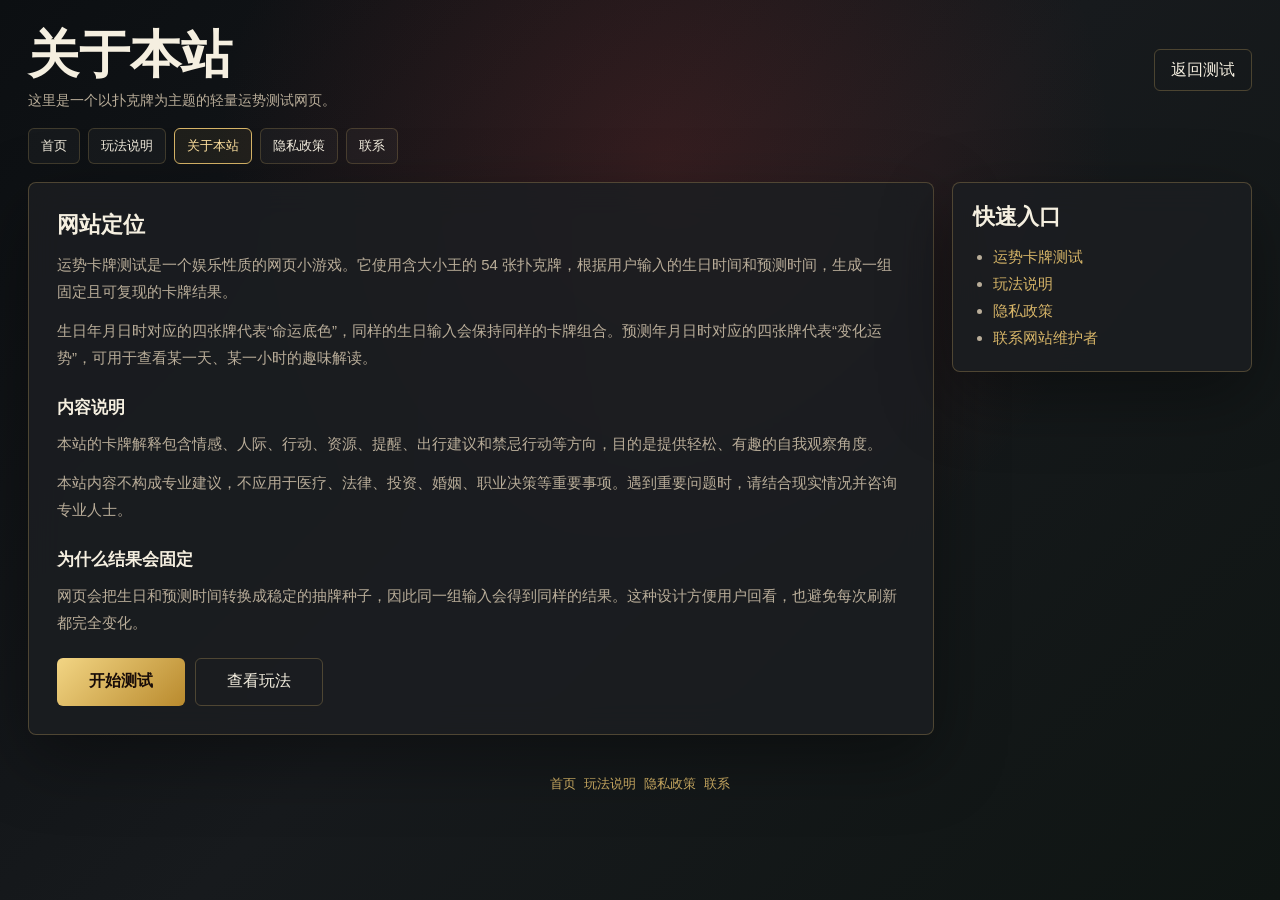
==== about.html @ 1c84fae2 "Add files via upload" ====
<!doctype html>
<html lang="zh-CN">
  <head>
    <meta charset="UTF-8" />
    <meta name="viewport" content="width=device-width, initial-scale=1.0" />
    <title>关于本站 - 运势卡牌测试</title>
    <meta
      name="description"
      content="了解运势卡牌测试网站的用途、内容定位和娱乐性质说明。"
    />
    <link rel="stylesheet" href="./styles.css" />
  </head>
  <body>
    <main class="app-shell">
      <header class="topbar">
        <div>
          <h1>关于本站</h1>
          <p>这里是一个以扑克牌为主题的轻量运势测试网页。</p>
        </div>
        <a class="ghost-button" href="./index.html">返回测试</a>
      </header>

      <nav class="site-nav" aria-label="网站页面">
        <a href="./index.html">首页</a>
        <a href="./how-to-play.html">玩法说明</a>
        <a href="./about.html" aria-current="page">关于本站</a>
        <a href="./privacy.html">隐私政策</a>
        <a href="./contact.html">联系</a>
      </nav>

      <section class="info-layout">
        <article class="info-main">
          <h2>网站定位</h2>
          <p>
            运势卡牌测试是一个娱乐性质的网页小游戏。它使用含大小王的 54 张扑克牌，根据用户输入的生日时间和预测时间，生成一组固定且可复现的卡牌结果。
          </p>
          <p>
            生日年月日时对应的四张牌代表“命运底色”，同样的生日输入会保持同样的卡牌组合。预测年月日时对应的四张牌代表“变化运势”，可用于查看某一天、某一小时的趣味解读。
          </p>

          <h3>内容说明</h3>
          <p>
            本站的卡牌解释包含情感、人际、行动、资源、提醒、出行建议和禁忌行动等方向，目的是提供轻松、有趣的自我观察角度。
          </p>
          <p>
            本站内容不构成专业建议，不应用于医疗、法律、投资、婚姻、职业决策等重要事项。遇到重要问题时，请结合现实情况并咨询专业人士。
          </p>

          <h3>为什么结果会固定</h3>
          <p>
            网页会把生日和预测时间转换成稳定的抽牌种子，因此同一组输入会得到同样的结果。这种设计方便用户回看，也避免每次刷新都完全变化。
          </p>

          <div class="info-actions">
            <a class="primary-button" href="./index.html">开始测试</a>
            <a class="ghost-button" href="./how-to-play.html">查看玩法</a>
          </div>
        </article>

        <aside class="info-side">
          <h2>快速入口</h2>
          <ul>
            <li><a class="text-link" href="./index.html">运势卡牌测试</a></li>
            <li><a class="text-link" href="./how-to-play.html">玩法说明</a></li>
            <li><a class="text-link" href="./privacy.html">隐私政策</a></li>
            <li><a class="text-link" href="./contact.html">联系网站维护者</a></li>
          </ul>
        </aside>
      </section>

      <footer class="site-footer">
        <a href="./index.html">首页</a>
        <a href="./how-to-play.html">玩法说明</a>
        <a href="./privacy.html">隐私政策</a>
        <a href="./contact.html">联系</a>
      </footer>
    </main>
  </body>
</html>
---- styles.css ----
:root {
  --bg: #101215;
  --panel: rgba(27, 30, 33, 0.86);
  --panel-strong: #1b1f23;
  --card: #fbf8ef;
  --ink: #f5efe0;
  --muted: #b9ad99;
  --line: rgba(215, 181, 104, 0.28);
  --gold: #d7b568;
  --red: #b73535;
  --green: #4f9d7a;
  --shadow: 0 24px 70px rgba(0, 0, 0, 0.38);
}

* {
  box-sizing: border-box;
}

body {
  margin: 0;
  min-height: 100vh;
  color: var(--ink);
  font-family: "Microsoft YaHei", "PingFang SC", Arial, sans-serif;
  background:
    radial-gradient(circle at 52% 18%, rgba(183, 53, 53, 0.2), transparent 28rem),
    linear-gradient(135deg, #0c0f12 0%, #171a1d 50%, #0f1513 100%);
}

button,
input,
select {
  font: inherit;
}

.app-shell {
  width: min(1440px, 100%);
  margin: 0 auto;
  padding: 28px;
}

.topbar {
  display: flex;
  align-items: center;
  justify-content: space-between;
  gap: 18px;
  margin-bottom: 20px;
}

h1,
h2,
p {
  margin: 0;
}

h1 {
  font-size: clamp(30px, 4vw, 54px);
  line-height: 1.04;
  letter-spacing: 0;
}

.topbar p,
.panel-heading p,
.now-panel p {
  margin-top: 8px;
  color: var(--muted);
  line-height: 1.65;
  font-size: 14px;
}

.site-nav,
.site-footer {
  display: flex;
  flex-wrap: wrap;
  gap: 8px;
}

.site-nav {
  margin: -4px 0 18px;
}

.site-nav a,
.site-footer a,
.text-link {
  color: var(--ink);
  text-decoration: none;
}

.site-nav a {
  padding: 8px 12px;
  border: 1px solid rgba(215, 181, 104, 0.22);
  border-radius: 6px;
  background: rgba(255, 255, 255, 0.035);
  font-size: 13px;
}

.site-nav a:hover,
.site-nav a[aria-current="page"] {
  border-color: var(--gold);
  color: #ffe2a0;
  background: rgba(215, 181, 104, 0.08);
}

.site-footer {
  justify-content: center;
  margin-top: 22px;
  padding: 18px 0 4px;
  color: var(--muted);
  font-size: 13px;
}

.site-footer a,
.text-link {
  color: var(--gold);
}

.game-grid {
  display: grid;
  grid-template-columns: 330px minmax(430px, 1fr) 360px;
  gap: 18px;
  align-items: stretch;
}

.control-panel,
.result-panel,
.card-table {
  border: 1px solid var(--line);
  background: var(--panel);
  box-shadow: var(--shadow);
  backdrop-filter: blur(16px);
}

.control-panel,
.result-panel {
  border-radius: 8px;
  padding: 20px;
}

.panel-heading h2,
.now-panel h2 {
  font-size: 19px;
  line-height: 1.25;
}

.field-grid {
  display: grid;
  grid-template-columns: repeat(2, minmax(0, 1fr));
  gap: 12px;
  margin: 22px 0;
}

.field-grid.compact {
  margin: 0;
}

label {
  display: grid;
  gap: 8px;
  color: var(--muted);
  font-size: 13px;
}

input,
select {
  width: 100%;
  height: 44px;
  border: 1px solid rgba(215, 181, 104, 0.25);
  border-radius: 6px;
  color: var(--ink);
  background: rgba(0, 0, 0, 0.26);
  padding: 0 12px;
  outline: none;
}

input:focus,
select:focus {
  border-color: var(--gold);
  box-shadow: 0 0 0 3px rgba(215, 181, 104, 0.14);
}

.now-panel {
  display: grid;
  gap: 14px;
  margin-bottom: 18px;
  padding-top: 18px;
  border-top: 1px solid var(--line);
}

time {
  display: block;
  color: var(--gold);
  font-size: 18px;
  line-height: 1.4;
}

.time-actions {
  display: flex;
  align-items: center;
  justify-content: space-between;
  gap: 12px;
}

.primary-button,
.ghost-button {
  display: inline-flex;
  align-items: center;
  justify-content: center;
  border: 0;
  border-radius: 6px;
  cursor: pointer;
  text-decoration: none;
  transition: transform 0.18s ease, border-color 0.18s ease, background 0.18s ease;
}

.primary-button {
  width: 100%;
  min-height: 48px;
  color: #180c08;
  background: linear-gradient(135deg, #f2d584, #b98a2d);
  font-weight: 700;
}

.ghost-button {
  min-height: 42px;
  padding: 0 16px;
  color: var(--ink);
  background: transparent;
  border: 1px solid var(--line);
}

.ghost-button.small {
  min-height: 38px;
  white-space: nowrap;
}

.primary-button:hover,
.ghost-button:hover {
  transform: translateY(-1px);
}

.external-links {
  margin-top: 18px;
  padding-top: 18px;
  border-top: 1px solid var(--line);
}

.external-links h2 {
  margin-bottom: 10px;
  font-size: 16px;
}

.external-links div {
  display: grid;
  gap: 8px;
}

.external-links a {
  display: grid;
  gap: 4px;
  padding: 10px;
  border: 1px solid rgba(215, 181, 104, 0.24);
  border-radius: 6px;
  color: var(--ink);
  text-decoration: none;
  background: rgba(255, 255, 255, 0.04);
  transition: border-color 0.18s ease, background 0.18s ease;
}

.external-links a:hover {
  border-color: var(--gold);
  background: rgba(215, 181, 104, 0.08);
}

.external-links strong {
  font-size: 13px;
}

.external-links span {
  color: var(--muted);
  font-size: 12px;
  line-height: 1.45;
}

.info-layout {
  display: grid;
  grid-template-columns: minmax(0, 1fr) 300px;
  gap: 18px;
  align-items: start;
}

.info-main,
.info-side {
  border: 1px solid var(--line);
  border-radius: 8px;
  background: var(--panel);
  box-shadow: var(--shadow);
  backdrop-filter: blur(16px);
}

.info-main {
  padding: 28px;
}

.info-side {
  padding: 20px;
}

.info-main h2,
.info-side h2 {
  margin: 0 0 12px;
  font-size: 22px;
  line-height: 1.25;
}

.info-main h3 {
  margin: 26px 0 10px;
  font-size: 17px;
  line-height: 1.35;
}

.info-main p,
.info-main li,
.info-side p,
.info-side li {
  color: var(--muted);
  font-size: 15px;
  line-height: 1.8;
}

.info-main p + p {
  margin-top: 12px;
}

.info-main ul,
.info-main ol,
.info-side ul {
  margin: 10px 0 0;
  padding-left: 20px;
}

.info-main strong {
  color: var(--ink);
}

.info-note {
  margin-top: 18px;
  padding: 14px;
  border: 1px solid rgba(215, 181, 104, 0.22);
  border-radius: 6px;
  color: var(--ink);
  background: rgba(215, 181, 104, 0.07);
}

.info-actions {
  display: flex;
  flex-wrap: wrap;
  gap: 10px;
  margin-top: 22px;
}

.info-actions .primary-button,
.info-actions .ghost-button {
  width: auto;
  min-width: 128px;
  padding: 0 16px;
}

.policy-date {
  margin-bottom: 18px;
  color: var(--gold);
  font-size: 13px;
}

.card-table {
  position: relative;
  overflow: hidden;
  min-height: 620px;
  border-radius: 8px;
  padding: 28px;
  background:
    linear-gradient(90deg, rgba(255, 255, 255, 0.035) 1px, transparent 1px),
    linear-gradient(rgba(255, 255, 255, 0.025) 1px, transparent 1px),
    radial-gradient(circle at center, rgba(79, 157, 122, 0.2), transparent 24rem),
    #151916;
  background-size: 36px 36px, 36px 36px, auto, auto;
}

.table-glow {
  position: absolute;
  inset: 64px;
  border: 1px solid rgba(215, 181, 104, 0.16);
  border-radius: 999px;
  pointer-events: none;
}

.spread-row {
  position: relative;
  z-index: 1;
}

.spread-row + .spread-row {
  margin-top: 42px;
}

.spread-title {
  display: flex;
  align-items: baseline;
  justify-content: space-between;
  gap: 12px;
  margin-bottom: 16px;
  color: var(--muted);
}

.spread-title span {
  color: var(--gold);
  font-size: 13px;
}

.spread-title strong {
  color: var(--ink);
  font-size: 15px;
  font-weight: 600;
}

.cards {
  display: grid;
  grid-template-columns: repeat(4, minmax(82px, 1fr));
  gap: 14px;
}

.fortune-card {
  position: relative;
  min-height: 198px;
  border-radius: 8px;
  padding: 12px;
  color: #151515;
  background: var(--card);
  box-shadow: 0 16px 34px rgba(0, 0, 0, 0.34);
  transform: translateY(12px) rotate(var(--tilt));
  opacity: 0;
  animation: reveal 0.52s ease forwards;
}

.fortune-card::before {
  content: "";
  position: absolute;
  inset: 7px;
  border: 1px solid rgba(35, 28, 18, 0.18);
  border-radius: 6px;
  pointer-events: none;
}

.fortune-card.red {
  color: var(--red);
}

.fortune-card.black {
  color: #171717;
}

.fortune-card.joker {
  color: #111;
  background:
    linear-gradient(135deg, rgba(183, 53, 53, 0.16), transparent 48%),
    linear-gradient(315deg, rgba(79, 157, 122, 0.18), transparent 52%),
    var(--card);
}

.card-position {
  color: #76684e;
  font-size: 12px;
}

.card-rank {
  margin-top: 8px;
  font-size: 38px;
  line-height: 1;
  font-weight: 800;
}

.card-suit {
  position: absolute;
  right: 16px;
  bottom: 12px;
  font-size: 58px;
  line-height: 1;
  opacity: 0.9;
}

.card-name {
  position: absolute;
  left: 12px;
  right: 12px;
  bottom: 18px;
  color: #5a503e;
  font-size: 12px;
}

.score-board {
  display: grid;
  grid-template-columns: repeat(2, minmax(0, 1fr));
  gap: 10px;
  margin: 18px 0;
}

.score-board div {
  border: 1px solid var(--line);
  border-radius: 6px;
  padding: 12px;
  background: rgba(0, 0, 0, 0.18);
}

.score-board span {
  display: block;
  color: var(--muted);
  font-size: 12px;
}

.score-board strong {
  display: block;
  margin-top: 5px;
  color: var(--gold);
  font-size: 22px;
}

.reading-list {
  display: grid;
  gap: 12px;
}

.reading-item {
  border-left: 3px solid var(--gold);
  padding: 12px 12px 12px 14px;
  background: rgba(255, 255, 255, 0.045);
}

.reading-item h3 {
  margin: 0 0 6px;
  font-size: 15px;
  line-height: 1.35;
}

.reading-item p {
  color: var(--muted);
  font-size: 13px;
  line-height: 1.68;
}

.summary-panel {
  margin-top: 16px;
  border: 1px solid rgba(215, 181, 104, 0.46);
  border-radius: 8px;
  padding: 16px;
  background:
    linear-gradient(135deg, rgba(215, 181, 104, 0.12), transparent 46%),
    rgba(0, 0, 0, 0.24);
}

.summary-panel span {
  display: block;
  color: var(--gold);
  font-size: 12px;
  margin-bottom: 8px;
}

.summary-panel h3 {
  margin: 0 0 8px;
  font-size: 18px;
  line-height: 1.35;
}

.summary-panel p {
  color: var(--muted);
  font-size: 13px;
  line-height: 1.72;
}

.summary-panel strong {
  display: block;
  margin-top: 12px;
  color: var(--ink);
  font-size: 14px;
  line-height: 1.6;
}

.fun-panel {
  display: grid;
  gap: 10px;
  margin-top: 12px;
}

.fun-panel[hidden] {
  display: none;
}

.fun-panel article {
  border: 1px solid rgba(215, 181, 104, 0.24);
  border-radius: 8px;
  padding: 13px;
  background: rgba(255, 255, 255, 0.04);
}

.fun-panel span {
  display: block;
  color: var(--gold);
  font-size: 12px;
  margin-bottom: 6px;
}

.fun-panel p {
  color: var(--muted);
  font-size: 13px;
  line-height: 1.68;
}

@keyframes reveal {
  to {
    transform: translateY(0) rotate(var(--tilt));
    opacity: 1;
  }
}

@media (max-width: 1180px) {
  .game-grid {
    grid-template-columns: 1fr 1fr;
  }

  .card-table {
    grid-column: 1 / -1;
  }

  .info-layout {
    grid-template-columns: 1fr;
  }
}

@media (max-width: 760px) {
  .app-shell {
    padding: 10px;
  }

  .topbar,
  .time-actions,
  .spread-title {
    align-items: stretch;
    flex-direction: column;
  }

  .site-nav {
    margin: 0 0 10px;
    gap: 6px;
  }

  .site-nav a {
    padding: 7px 9px;
    font-size: 12px;
  }

  .site-footer {
    margin-top: 12px;
    padding-top: 12px;
  }

  .game-grid {
    grid-template-columns: 1fr;
    gap: 10px;
  }

  .control-panel,
  .result-panel,
  .card-table {
    padding: 10px;
    border-radius: 6px;
  }

  .topbar {
    gap: 8px;
    margin-bottom: 10px;
  }

  h1 {
    font-size: 27px;
  }

  .topbar p,
  .panel-heading p,
  .now-panel p,
  .reading-item p,
  .summary-panel p,
  .fun-panel p {
    font-size: 12px;
    line-height: 1.45;
  }

  .panel-heading h2,
  .now-panel h2 {
    font-size: 16px;
  }

  .field-grid {
    gap: 8px;
    margin: 12px 0;
  }

  label {
    gap: 5px;
    font-size: 12px;
  }

  input,
  select {
    height: 34px;
    padding: 0 9px;
    font-size: 13px;
  }

  .now-panel {
    gap: 9px;
    margin-bottom: 11px;
    padding-top: 11px;
  }

  time {
    font-size: 14px;
  }

  .primary-button,
  .ghost-button {
    min-height: 36px;
    font-size: 14px;
  }

  .ghost-button.small {
    min-height: 32px;
  }

  .card-table {
    min-height: auto;
  }

  .spread-row + .spread-row {
    margin-top: 18px;
  }

  .spread-title {
    gap: 4px;
    margin-bottom: 8px;
  }

  .spread-title span {
    font-size: 12px;
  }

  .spread-title strong {
    font-size: 13px;
  }

  .cards {
    grid-template-columns: repeat(4, minmax(0, 1fr));
    gap: 7px;
  }

  .fortune-card {
    min-height: 112px;
    padding: 7px;
    border-radius: 6px;
    box-shadow: 0 10px 18px rgba(0, 0, 0, 0.28);
  }

  .fortune-card::before {
    inset: 4px;
  }

  .card-position {
    font-size: 9px;
    line-height: 1.2;
  }

  .card-rank {
    margin-top: 4px;
    font-size: 24px;
  }

  .card-suit {
    right: 8px;
    bottom: 7px;
    font-size: 32px;
  }

  .card-name {
    left: 8px;
    right: 8px;
    bottom: 8px;
    font-size: 9px;
  }

  .score-board {
    gap: 7px;
    margin: 10px 0;
  }

  .score-board div {
    padding: 8px;
  }

  .score-board span {
    font-size: 11px;
  }

  .score-board strong {
    font-size: 18px;
  }

  .reading-list {
    gap: 7px;
  }

  .reading-item {
    padding: 8px 9px;
  }

  .reading-item h3 {
    font-size: 13px;
    margin-bottom: 4px;
  }

  .summary-panel {
    margin-top: 10px;
    padding: 10px;
  }

  .summary-panel h3 {
    font-size: 15px;
  }

  .summary-panel strong {
    font-size: 12px;
    line-height: 1.45;
  }

  .fun-panel {
    gap: 7px;
  }

  .fun-panel article {
    padding: 8px;
  }

  .external-links {
    margin-top: 12px;
    padding-top: 12px;
  }

  .external-links a {
    padding: 8px;
  }

  .info-main,
  .info-side {
    padding: 15px;
  }

  .info-main h2,
  .info-side h2 {
    font-size: 18px;
  }

  .info-main h3 {
    margin-top: 18px;
    font-size: 15px;
  }

  .info-main p,
  .info-main li,
  .info-side p,
  .info-side li {
    font-size: 13px;
    line-height: 1.65;
  }
}
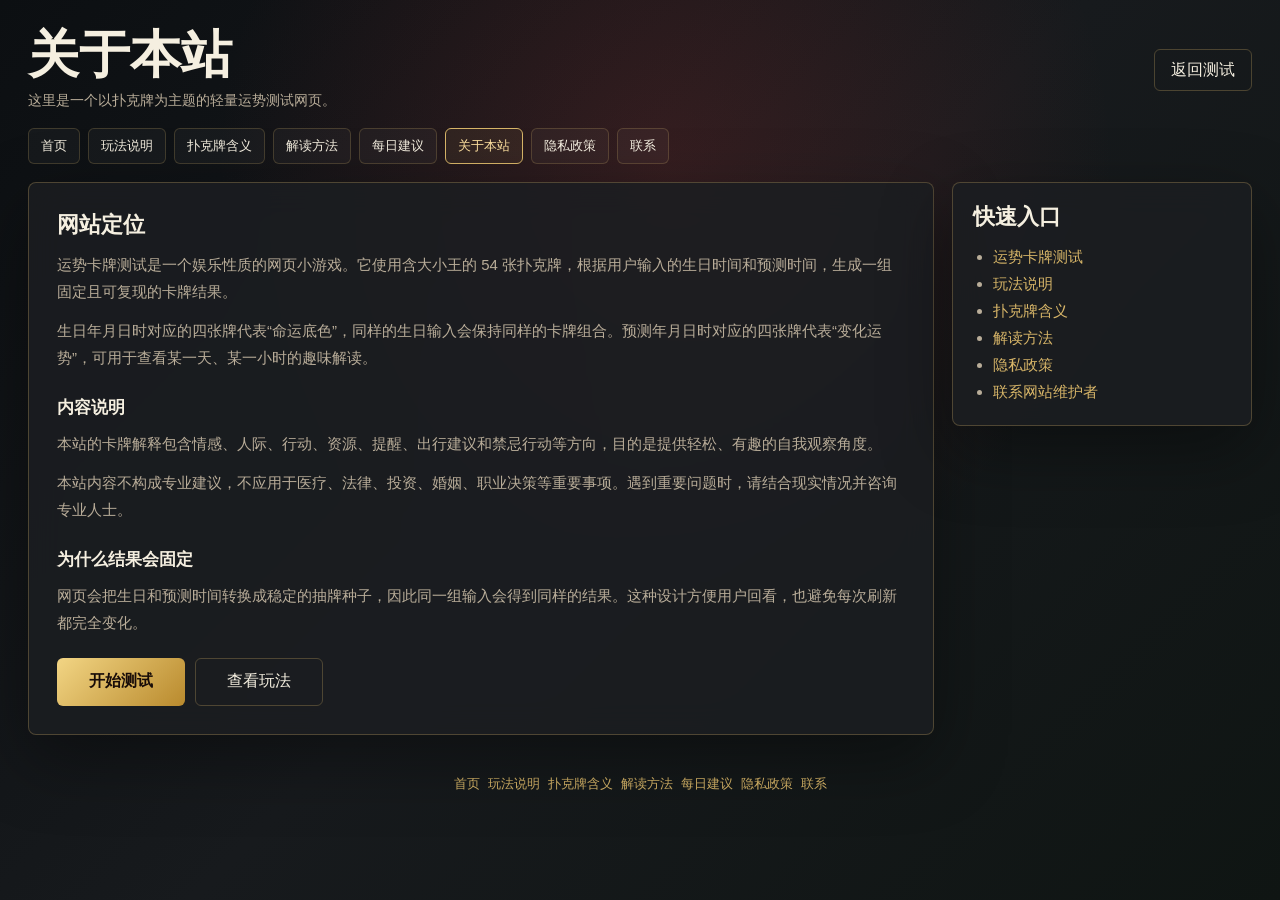
==== commit eb9d08b4: "Add files via upload" ====
--- a/about.html
+++ b/about.html
@@ -23,6 +23,9 @@
       <nav class="site-nav" aria-label="网站页面">
         <a href="./index.html">首页</a>
         <a href="./how-to-play.html">玩法说明</a>
+        <a href="./card-meanings.html">扑克牌含义</a>
+        <a href="./reading-guide.html">解读方法</a>
+        <a href="./daily-fortune-tips.html">每日建议</a>
         <a href="./about.html" aria-current="page">关于本站</a>
         <a href="./privacy.html">隐私政策</a>
         <a href="./contact.html">联系</a>
@@ -62,6 +65,8 @@
           <ul>
             <li><a class="text-link" href="./index.html">运势卡牌测试</a></li>
             <li><a class="text-link" href="./how-to-play.html">玩法说明</a></li>
+            <li><a class="text-link" href="./card-meanings.html">扑克牌含义</a></li>
+            <li><a class="text-link" href="./reading-guide.html">解读方法</a></li>
             <li><a class="text-link" href="./privacy.html">隐私政策</a></li>
             <li><a class="text-link" href="./contact.html">联系网站维护者</a></li>
           </ul>
@@ -71,6 +76,9 @@
       <footer class="site-footer">
         <a href="./index.html">首页</a>
         <a href="./how-to-play.html">玩法说明</a>
+        <a href="./card-meanings.html">扑克牌含义</a>
+        <a href="./reading-guide.html">解读方法</a>
+        <a href="./daily-fortune-tips.html">每日建议</a>
         <a href="./privacy.html">隐私政策</a>
         <a href="./contact.html">联系</a>
       </footer>
--- a/styles.css
+++ b/styles.css
@@ -287,6 +287,10 @@
   align-items: start;
 }
 
+.content-section {
+  margin-top: 22px;
+}
+
 .info-main,
 .info-side {
   border: 1px solid var(--line);
@@ -367,6 +371,57 @@
 .policy-date {
   margin-bottom: 18px;
   color: var(--gold);
+  font-size: 13px;
+}
+
+.topic-grid,
+.meaning-grid {
+  display: grid;
+  gap: 12px;
+}
+
+.topic-grid {
+  grid-template-columns: repeat(3, minmax(0, 1fr));
+  margin-top: 20px;
+}
+
+.topic-grid a,
+.meaning-card {
+  display: grid;
+  gap: 8px;
+  border: 1px solid rgba(215, 181, 104, 0.22);
+  border-radius: 8px;
+  padding: 14px;
+  color: var(--ink);
+  text-decoration: none;
+  background: rgba(255, 255, 255, 0.04);
+}
+
+.topic-grid a:hover {
+  border-color: var(--gold);
+  background: rgba(215, 181, 104, 0.08);
+}
+
+.topic-grid strong,
+.meaning-card strong {
+  font-size: 15px;
+}
+
+.topic-grid span,
+.meaning-card span {
+  color: var(--muted);
+  font-size: 13px;
+  line-height: 1.65;
+}
+
+.meaning-grid {
+  grid-template-columns: repeat(2, minmax(0, 1fr));
+  margin-top: 14px;
+}
+
+.meaning-card em {
+  color: var(--gold);
+  font-style: normal;
   font-size: 13px;
 }
 
@@ -876,4 +931,9 @@
     font-size: 13px;
     line-height: 1.65;
   }
-}
+
+  .topic-grid,
+  .meaning-grid {
+    grid-template-columns: 1fr;
+  }
+}
